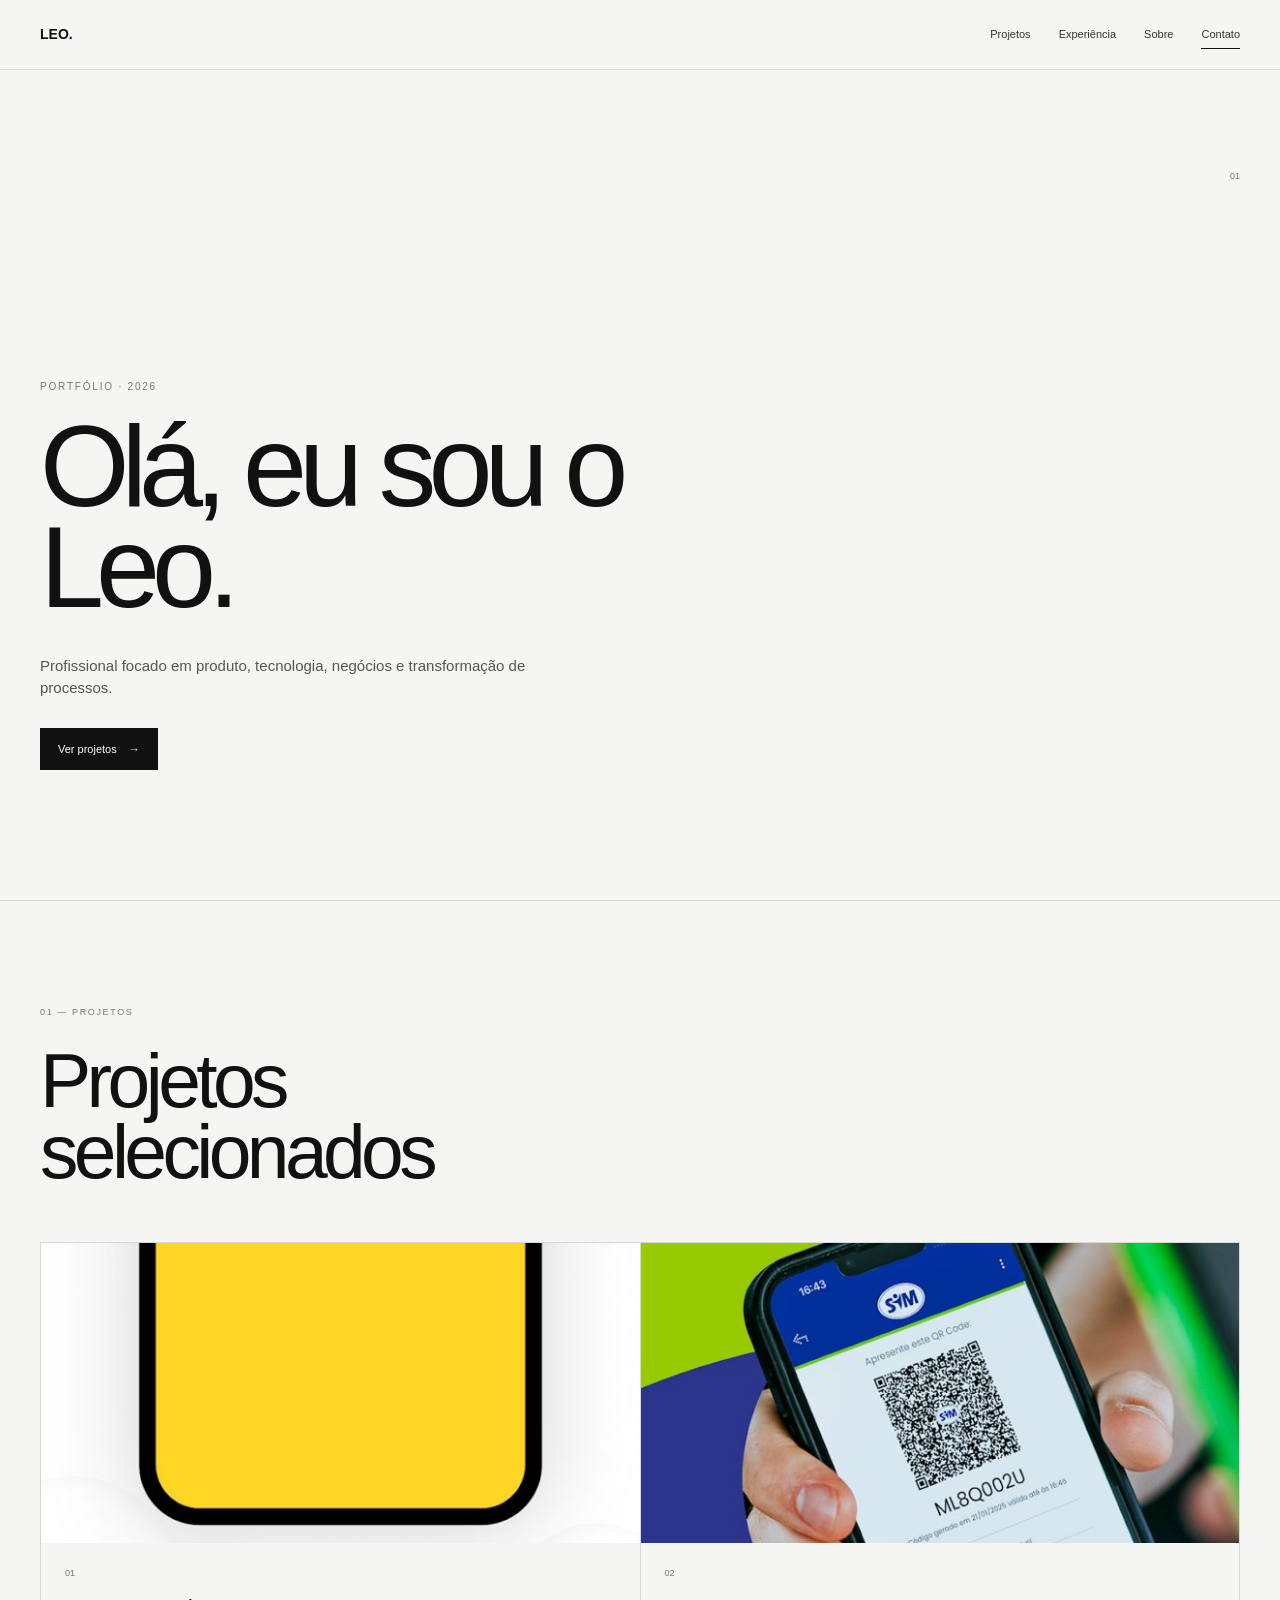
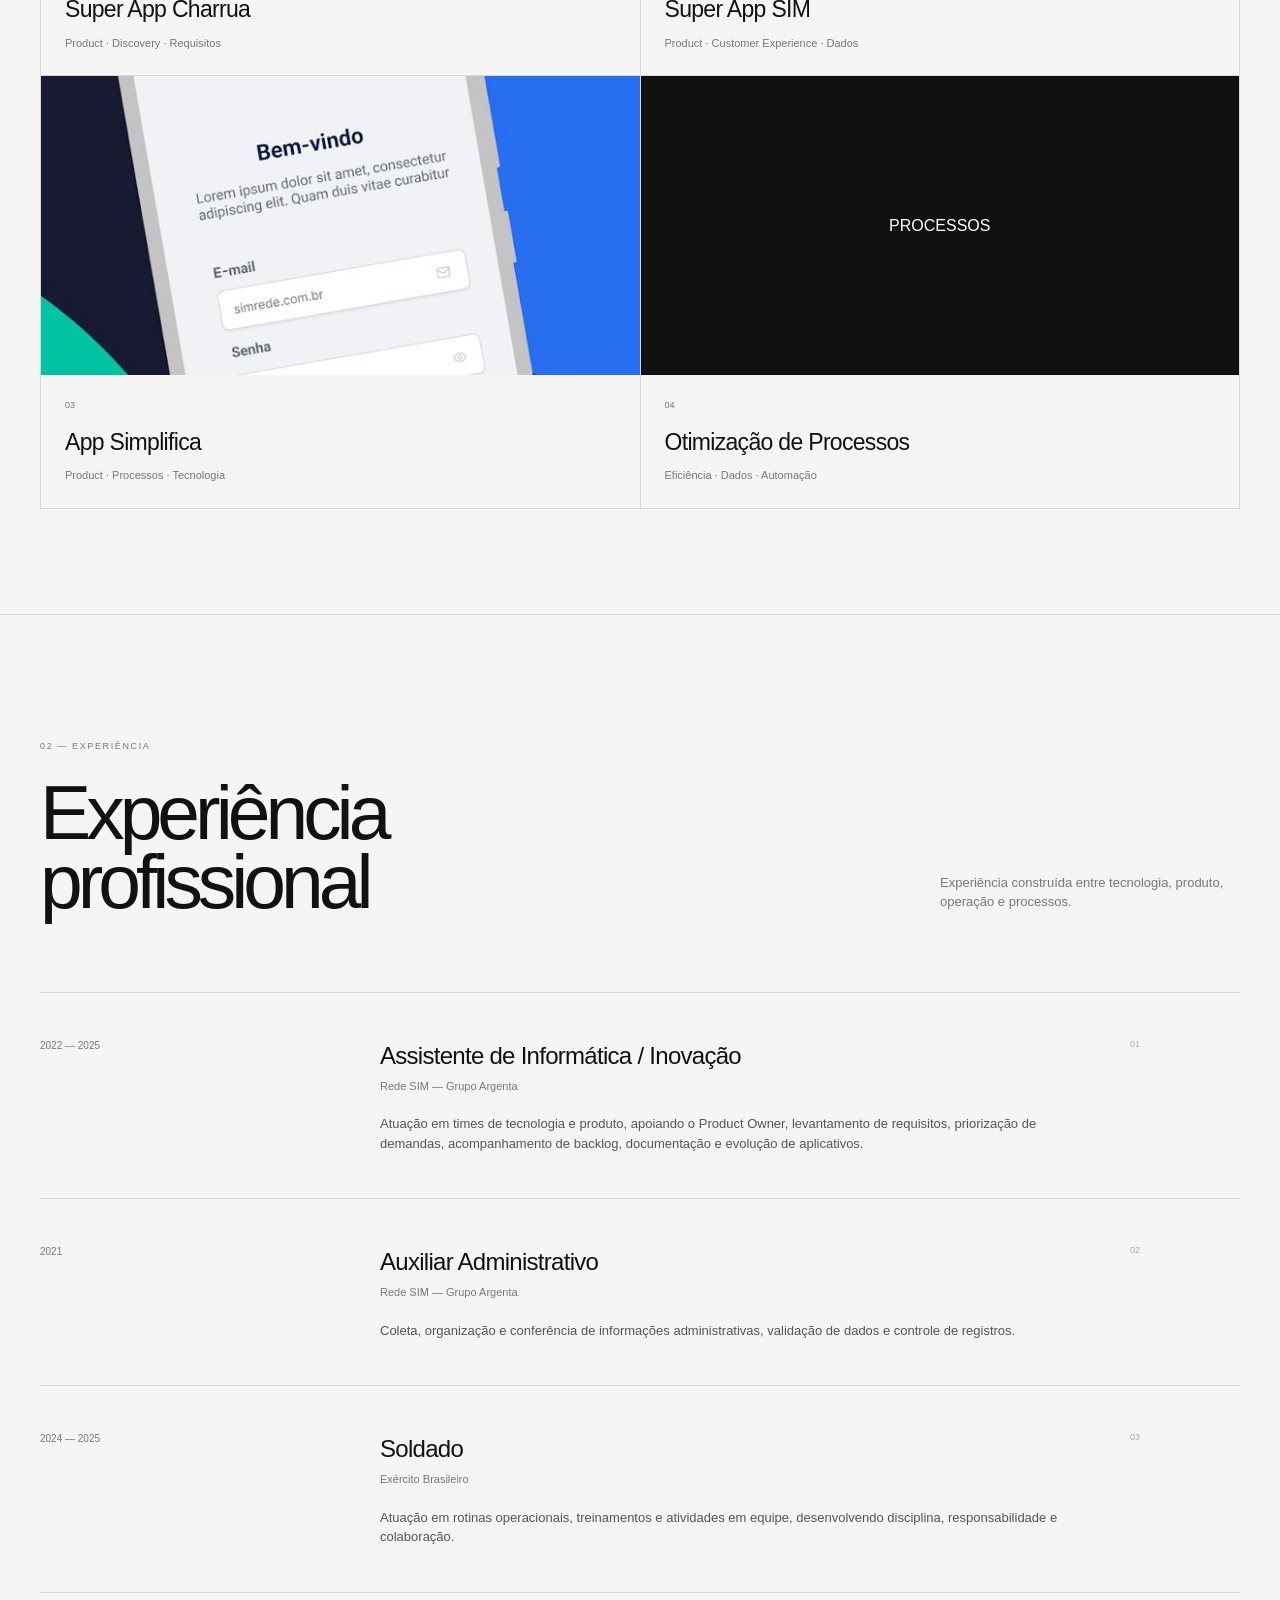
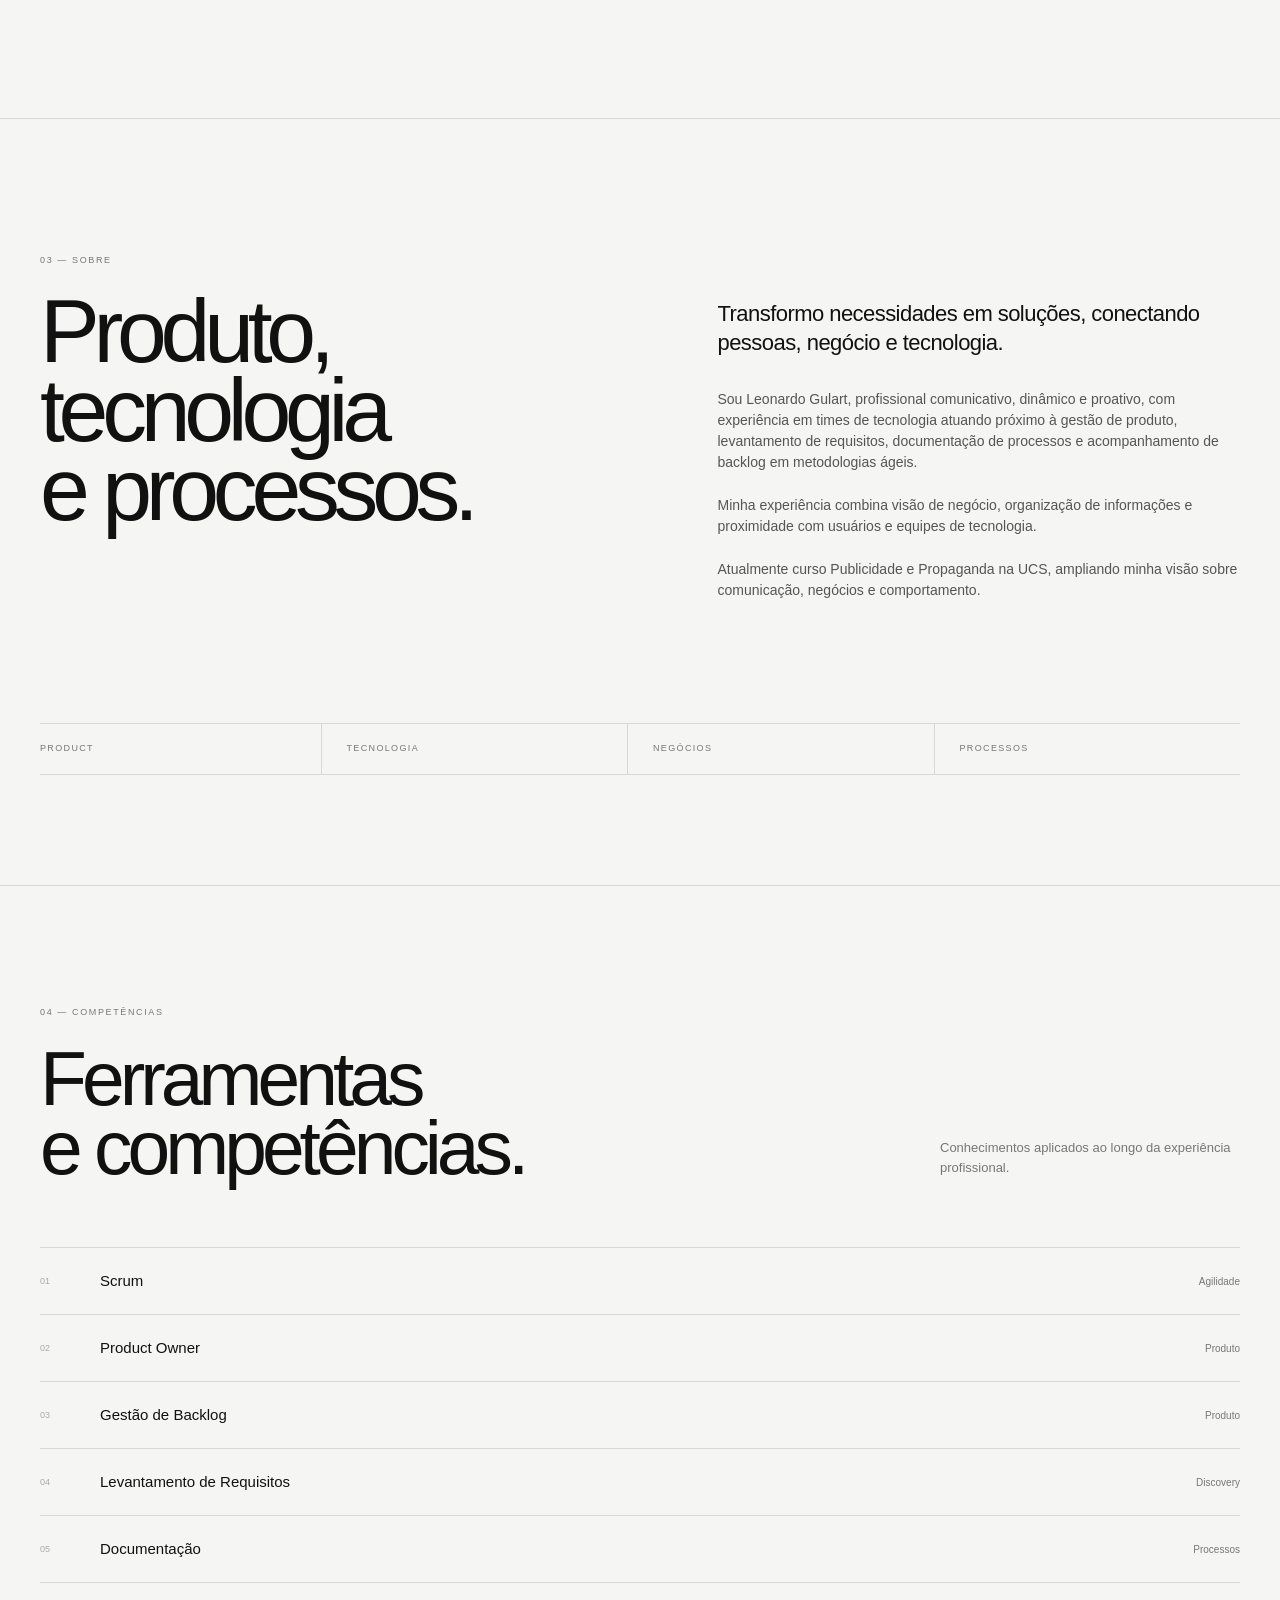
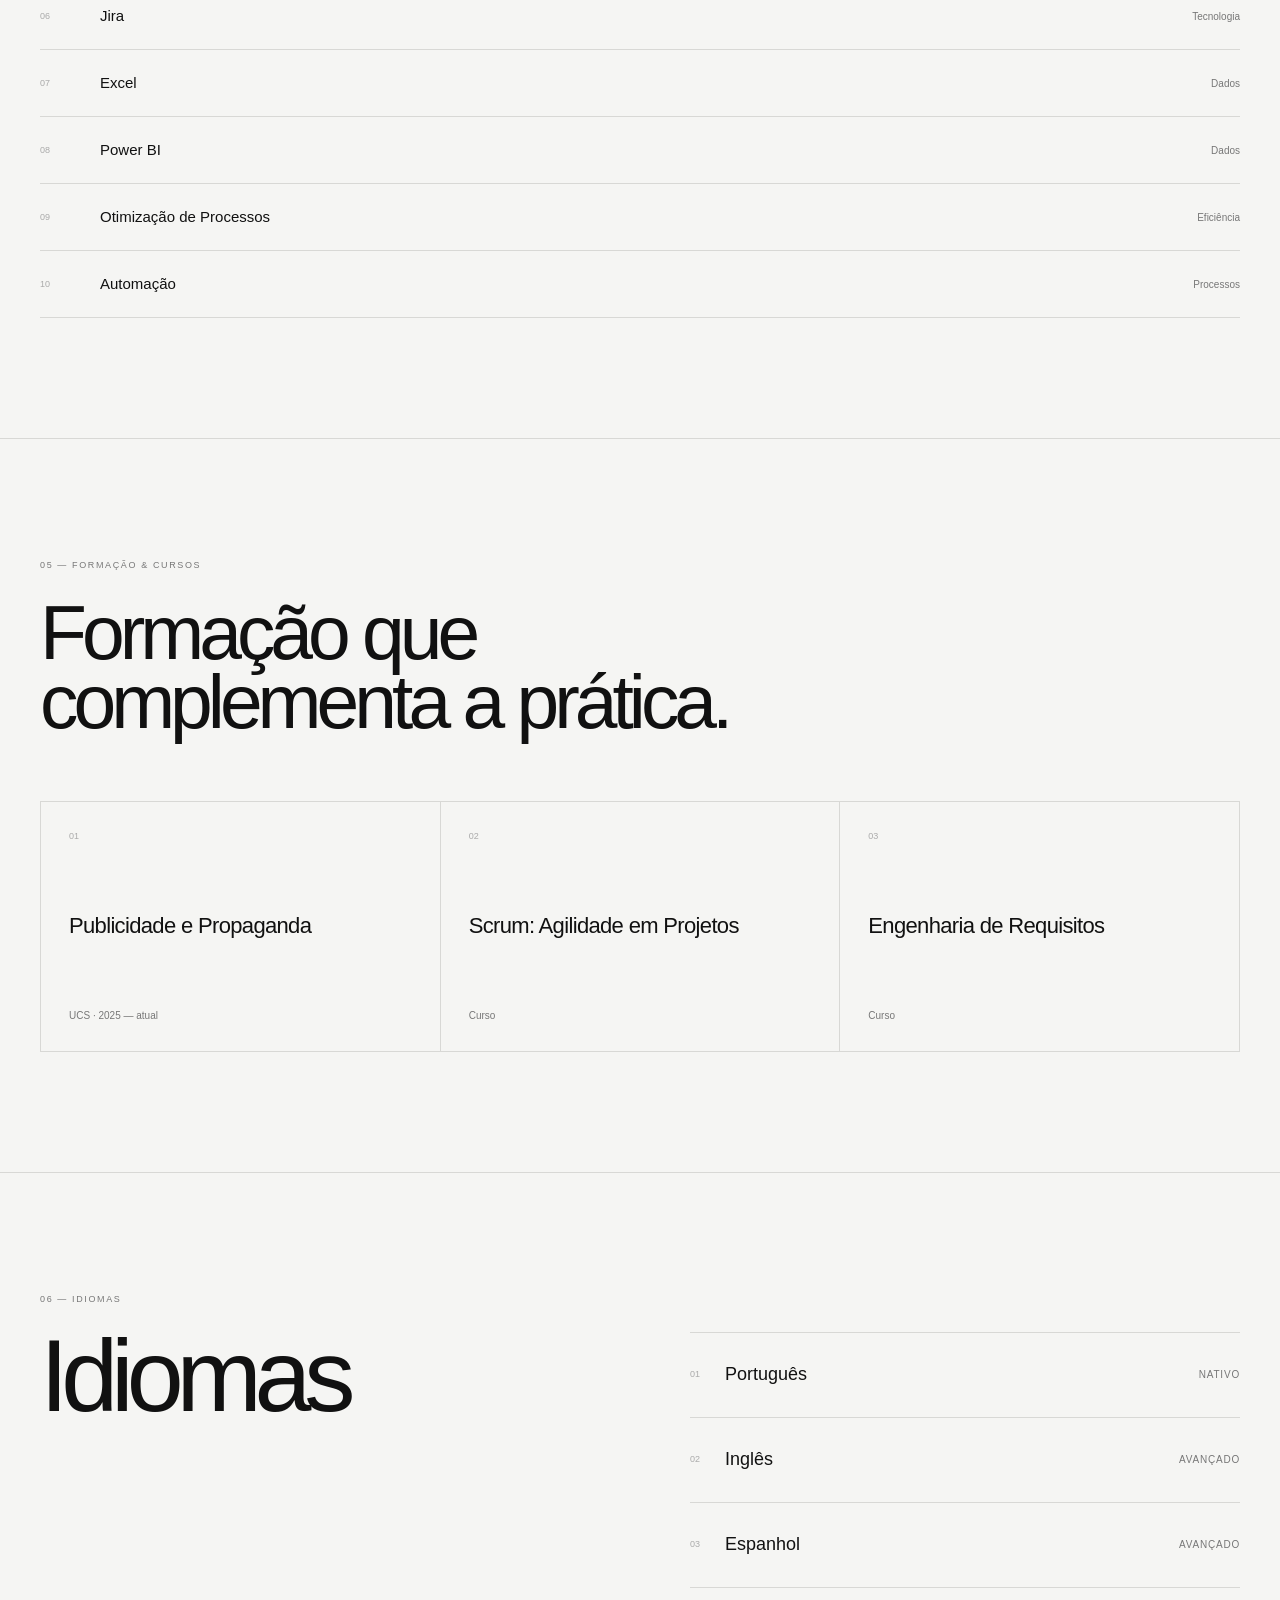
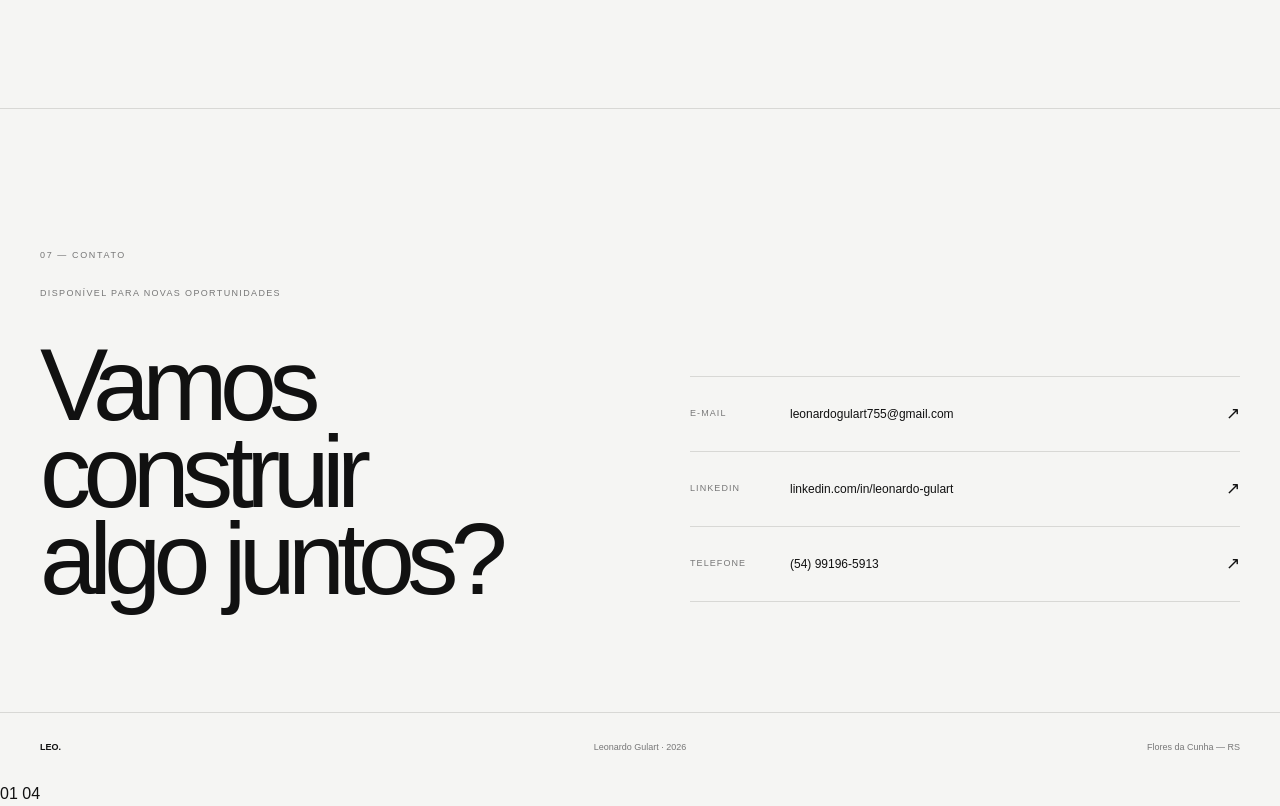
==== index.html @ 558f4f81 "Versão inicial do portfólio" ====
<!DOCTYPE html>
<html lang="pt-BR">

<head>
    <meta charset="UTF-8">
    <meta name="viewport" content="width=device-width, initial-scale=1.0">

    <title>Leonardo Gulart — Portfólio</title>

    <link rel="stylesheet" href="style.css">
</head>


<body>

    <!-- ==================================================
         NAVBAR
    ================================================== -->

    <header class="navbar">

        <a href="#topo" class="logo">
            LEO.
        </a>

        <nav>

            <a href="#projetos">
                Projetos
            </a>

            <a href="#experiencia">
                Experiência
            </a>

            <a href="#sobre">
                Sobre
            </a>

            <a href="#contato">
                Contato
            </a>

        </nav>

    </header>



    <main id="topo">


        <!-- ==================================================
             HERO
        ================================================== -->

        <section class="hero">

            <div class="hero-content">

                <div class="eyebrow">
                    PORTFÓLIO · 2026
                </div>


                <h1>
                    Olá, eu sou o<br>
                    Leo.
                </h1>


                <p class="hero-description">
                    Profissional focado em produto, tecnologia,
                    negócios e transformação de processos.
                </p>


                <a
                    href="#projetos"
                    class="button"
                >
                    Ver projetos
                    <span>→</span>
                </a>

            </div>


            <div class="hero-number">
                01
            </div>

        </section>



        <!-- ==================================================
             PROJETOS
        ================================================== -->

        <section
            id="projetos"
            class="projects"
        >

            <div class="section-label">
                01 — PROJETOS
            </div>


            <h2>
                Projetos<br>
                selecionados
            </h2>


            <div class="projects-grid">


                <!-- CHARRUA -->

                <a
                    href="projeto.html?projeto=charrua"
                    class="project-card"
                >

                    <div class="project-image">

                        <img
                            src="images/appcharrua.jpg"
                            alt="Super App Charrua"
                        >

                        <span class="project-arrow">
                            ↗
                        </span>

                    </div>


                    <div class="project-info">

                        <span>
                            01
                        </span>

                        <h3>
                            Super App Charrua
                        </h3>

                        <p>
                            Product · Discovery · Requisitos
                        </p>

                    </div>

                </a>



                <!-- SIM -->

                <a
                    href="projeto.html?projeto=sim"
                    class="project-card"
                >

                    <div class="project-image">

                        <img
                            src="images/appredesim.jpg"
                            alt="Super App SIM"
                        >

                        <span class="project-arrow">
                            ↗
                        </span>

                    </div>


                    <div class="project-info">

                        <span>
                            02
                        </span>

                        <h3>
                            Super App SIM
                        </h3>

                        <p>
                            Product · Customer Experience · Dados
                        </p>

                    </div>

                </a>



                <!-- SIMPLIFICA -->

                <a
                    href="projeto.html?projeto=simplifica"
                    class="project-card"
                >

                    <div class="project-image">

                        <img
                            src="images/appsimplifica.jpg"
                            alt="App Simplifica"
                        >

                        <span class="project-arrow">
                            ↗
                        </span>

                    </div>


                    <div class="project-info">

                        <span>
                            03
                        </span>

                        <h3>
                            App Simplifica
                        </h3>

                        <p>
                            Product · Processos · Tecnologia
                        </p>

                    </div>

                </a>



                <!-- PROCESSOS -->

                <a
                    href="projeto.html?projeto=processos"
                    class="project-card"
                >

                    <div class="project-image process-image">

                        <span>
                            PROCESSOS
                        </span>

                        <span class="project-arrow">
                            ↗
                        </span>

                    </div>


                    <div class="project-info">

                        <span>
                            04
                        </span>

                        <h3>
                            Otimização de Processos
                        </h3>

                        <p>
                            Eficiência · Dados · Automação
                        </p>

                    </div>

                </a>


            </div>

        </section>



        <!-- ==================================================
             EXPERIÊNCIA
        ================================================== -->

        <section
            id="experiencia"
            class="experience"
        >

            <div class="section-label">
                02 — EXPERIÊNCIA
            </div>


            <div class="experience-heading">

                <h2>
                    Experiência<br>
                    profissional
                </h2>

                <p>
                    Experiência construída entre tecnologia,
                    produto, operação e processos.
                </p>

            </div>



            <div class="experience-list">


                <!-- EXPERIÊNCIA 01 -->

                <article class="experience-item">

                    <div class="experience-year">
                        2022 — 2025
                    </div>


                    <div class="experience-content">

                        <div class="experience-number">
                            01
                        </div>

                        <h3>
                            Assistente de Informática / Inovação
                        </h3>

                        <div class="experience-company">
                            Rede SIM — Grupo Argenta
                        </div>

                        <p>
                            Atuação em times de tecnologia e produto,
                            apoiando o Product Owner, levantamento de
                            requisitos, priorização de demandas,
                            acompanhamento de backlog, documentação
                            e evolução de aplicativos.
                        </p>

                    </div>

                </article>



                <!-- EXPERIÊNCIA 02 -->

                <article class="experience-item">

                    <div class="experience-year">
                        2021
                    </div>


                    <div class="experience-content">

                        <div class="experience-number">
                            02
                        </div>

                        <h3>
                            Auxiliar Administrativo
                        </h3>

                        <div class="experience-company">
                            Rede SIM — Grupo Argenta
                        </div>

                        <p>
                            Coleta, organização e conferência de
                            informações administrativas, validação
                            de dados e controle de registros.
                        </p>

                    </div>

                </article>



                <!-- EXPERIÊNCIA 03 -->

                <article class="experience-item">

                    <div class="experience-year">
                        2024 — 2025
                    </div>


                    <div class="experience-content">

                        <div class="experience-number">
                            03
                        </div>

                        <h3>
                            Soldado
                        </h3>

                        <div class="experience-company">
                            Exército Brasileiro
                        </div>

                        <p>
                            Atuação em rotinas operacionais,
                            treinamentos e atividades em equipe,
                            desenvolvendo disciplina,
                            responsabilidade e colaboração.
                        </p>

                    </div>

                </article>


            </div>

        </section>



        <!-- ==================================================
             SOBRE
        ================================================== -->

        <section
            id="sobre"
            class="about"
        >

            <div class="section-label">
                03 — SOBRE
            </div>


            <div class="about-intro">

                <h2>
                    Produto,<br>
                    tecnologia<br>
                    e processos.
                </h2>


                <div class="about-description">

                    <p class="about-lead">
                        Transformo necessidades em soluções,
                        conectando pessoas, negócio e tecnologia.
                    </p>


                    <p>
                        Sou Leonardo Gulart, profissional comunicativo,
                        dinâmico e proativo, com experiência em times
                        de tecnologia atuando próximo à gestão de
                        produto, levantamento de requisitos,
                        documentação de processos e acompanhamento
                        de backlog em metodologias ágeis.
                    </p>


                    <p>
                        Minha experiência combina visão de negócio,
                        organização de informações e proximidade
                        com usuários e equipes de tecnologia.
                    </p>


                    <p>
                        Atualmente curso Publicidade e Propaganda
                        na UCS, ampliando minha visão sobre
                        comunicação, negócios e comportamento.
                    </p>

                </div>

            </div>


            <div class="about-keywords">

                <span>
                    PRODUCT
                </span>

                <span>
                    TECNOLOGIA
                </span>

                <span>
                    NEGÓCIOS
                </span>

                <span>
                    PROCESSOS
                </span>

            </div>

        </section>



        <!-- ==================================================
             COMPETÊNCIAS
        ================================================== -->

        <section
            class="skills"
        >

            <div class="section-label">
                04 — COMPETÊNCIAS
            </div>


            <div class="skills-heading">

                <h2>
                    Ferramentas<br>
                    e competências.
                </h2>

                <p>
                    Conhecimentos aplicados ao longo da
                    experiência profissional.
                </p>

            </div>


            <div class="skills-list">


                <div class="skill-row">

                    <span>
                        01
                    </span>

                    <strong>
                        Scrum
                    </strong>

                    <small>
                        Agilidade
                    </small>

                </div>


                <div class="skill-row">

                    <span>
                        02
                    </span>

                    <strong>
                        Product Owner
                    </strong>

                    <small>
                        Produto
                    </small>

                </div>


                <div class="skill-row">

                    <span>
                        03
                    </span>

                    <strong>
                        Gestão de Backlog
                    </strong>

                    <small>
                        Produto
                    </small>

                </div>


                <div class="skill-row">

                    <span>
                        04
                    </span>

                    <strong>
                        Levantamento de Requisitos
                    </strong>

                    <small>
                        Discovery
                    </small>

                </div>


                <div class="skill-row">

                    <span>
                        05
                    </span>

                    <strong>
                        Documentação
                    </strong>

                    <small>
                        Processos
                    </small>

                </div>


                <div class="skill-row">

                    <span>
                        06
                    </span>

                    <strong>
                        Jira
                    </strong>

                    <small>
                        Tecnologia
                    </small>

                </div>


                <div class="skill-row">

                    <span>
                        07
                    </span>

                    <strong>
                        Excel
                    </strong>

                    <small>
                        Dados
                    </small>

                </div>


                <div class="skill-row">

                    <span>
                        08
                    </span>

                    <strong>
                        Power BI
                    </strong>

                    <small>
                        Dados
                    </small>

                </div>


                <div class="skill-row">

                    <span>
                        09
                    </span>

                    <strong>
                        Otimização de Processos
                    </strong>

                    <small>
                        Eficiência
                    </small>

                </div>


                <div class="skill-row">

                    <span>
                        10
                    </span>

                    <strong>
                        Automação
                    </strong>

                    <small>
                        Processos
                    </small>

                </div>


            </div>

        </section>



        <!-- ==================================================
             FORMAÇÃO
        ================================================== -->

        <section
            class="education"
        >

            <div class="section-label">
                05 — FORMAÇÃO & CURSOS
            </div>


            <div class="education-header">

                <h2>
                    Formação que<br>
                    complementa a prática.
                </h2>

            </div>


            <div class="education-grid">


                <article class="education-card">

                    <span class="education-number">
                        01
                    </span>

                    <h3>
                        Publicidade e Propaganda
                    </h3>

                    <p>
                        UCS · 2025 — atual
                    </p>

                </article>


                <article class="education-card">

                    <span class="education-number">
                        02
                    </span>

                    <h3>
                        Scrum: Agilidade em Projetos
                    </h3>

                    <p>
                        Curso
                    </p>

                </article>


                <article class="education-card">

                    <span class="education-number">
                        03
                    </span>

                    <h3>
                        Engenharia de Requisitos
                    </h3>

                    <p>
                        Curso
                    </p>

                </article>


            </div>

        </section>



        <!-- ==================================================
             IDIOMAS
        ================================================== -->

        <section
            class="languages"
        >

            <div class="section-label">
                06 — IDIOMAS
            </div>


            <div class="languages-layout">

                <h2>
                    Idiomas
                </h2>


                <div class="language-list">


                    <div class="language-item">

                        <div>

                            <span class="language-number">
                                01
                            </span>

                            <strong>
                                Português
                            </strong>

                        </div>

                        <span class="language-level">
                            Nativo
                        </span>

                    </div>



                    <div class="language-item">

                        <div>

                            <span class="language-number">
                                02
                            </span>

                            <strong>
                                Inglês
                            </strong>

                        </div>

                        <span class="language-level">
                            Avançado
                        </span>

                    </div>



                    <div class="language-item">

                        <div>

                            <span class="language-number">
                                03
                            </span>

                            <strong>
                                Espanhol
                            </strong>

                        </div>

                        <span class="language-level">
                            Avançado
                        </span>

                    </div>


                </div>

            </div>

        </section>



        <!-- ==================================================
             CONTATO
        ================================================== -->

        <section
            id="contato"
            class="contact"
        >

            <div class="section-label">
                07 — CONTATO
            </div>


            <div class="contact-main">

                <div>

                    <p class="contact-small">
                        DISPONÍVEL PARA NOVAS OPORTUNIDADES
                    </p>

                    <h2>
                        Vamos construir<br>
                        algo juntos?
                    </h2>

                </div>


                <div class="contact-links">


                    <a
                        href="mailto:leonardogulart755@gmail.com"
                    >

                        <span>
                            E-mail
                        </span>

                        leonardogulart755@gmail.com

                        <strong>
                            ↗
                        </strong>

                    </a>


                    <a
                        href="https://www.linkedin.com/in/leonardo-gulart/"
                        target="_blank"
                        rel="noopener"
                    >

                        <span>
                            LinkedIn
                        </span>

                        linkedin.com/in/leonardo-gulart

                        <strong>
                            ↗
                        </strong>

                    </a>


                    <a
                        href="tel:+5554991965913"
                    >

                        <span>
                            Telefone
                        </span>

                        (54) 99196-5913

                        <strong>
                            ↗
                        </strong>

                    </a>


                </div>

            </div>

        </section>


    </main>



    <!-- ==================================================
         FOOTER
    ================================================== -->

    <footer class="footer">

        <strong>
            LEO.
        </strong>

        <span>
            Leonardo Gulart · 2026
        </span>

        <span>
            Flores da Cunha — RS
        </span>

    </footer>



    <script src="script.js"></script>

</body>

</html>
---- style.css ----
* {
    margin: 0;
    padding: 0;
    box-sizing: border-box;
}

html {
    scroll-behavior: smooth;
}

body {
    font-family: Arial, Helvetica, sans-serif;
    background: #f5f5f3;
    color: #111;
    line-height: 1.5;
}

a {
    color: inherit;
}

img {
    max-width: 100%;
    display: block;
}


/* ==================================================
   NAVBAR
================================================== */

.navbar {
    height: 70px;

    display: flex;
    align-items: center;
    justify-content: space-between;

    padding: 0 40px;

    border-bottom: 1px solid #dededb;

    position: sticky;
    top: 0;

    background: rgba(245, 245, 243, 0.94);

    backdrop-filter: blur(12px);

    z-index: 100;
}

.logo {
    font-size: 14px;
    font-weight: 700;

    text-decoration: none;
}

.navbar nav {
    display: flex;
    gap: 28px;
}

.navbar nav a {
    font-size: 11px;

    text-decoration: none;

    color: #333;

    position: relative;

    transition: opacity .25s ease;
}

.navbar nav a::after {
    content: "";

    position: absolute;

    left: 0;
    bottom: -6px;

    width: 0;
    height: 1px;

    background: #111;

    transition: width .25s ease;
}

.navbar nav a:hover::after,
.navbar nav a.nav-active::after {
    width: 100%;
}

.navbar nav a:hover {
    opacity: .55;
}


/* ==================================================
   HERO
================================================== */

.hero {
    min-height: calc(100vh - 70px);

    padding: 40px;

    display: flex;
    align-items: flex-end;

    position: relative;
}

.hero-content {
    max-width: 760px;

    padding-bottom: 90px;

    animation:
        heroEnter .9s cubic-bezier(.2,.7,.2,1) both;
}

@keyframes heroEnter {

    from {
        opacity: 0;
        transform: translateY(35px);
    }

    to {
        opacity: 1;
        transform: translateY(0);
    }
}

.eyebrow {
    font-size: 10px;

    text-transform: uppercase;

    letter-spacing: .18em;

    color: #777;

    margin-bottom: 22px;
}

.hero h1 {
    font-size: clamp(70px, 9vw, 145px);

    line-height: .88;

    letter-spacing: -.07em;

    font-weight: 400;

    margin-bottom: 36px;
}

.hero-description {
    max-width: 500px;

    font-size: 15px;

    color: #555;

    margin-bottom: 28px;
}

.hero-number {
    position: absolute;

    right: 40px;
    top: 100px;

    font-size: 9px;

    color: #777;
}

.button {
    display: inline-flex;

    align-items: center;

    gap: 12px;

    padding: 13px 18px;

    background: #111;

    color: white;

    text-decoration: none;

    font-size: 11px;

    transition:
        transform .25s ease,
        padding .25s ease;
}

.button:hover {
    transform: translateX(4px);

    padding-right: 23px;
}


/* ==================================================
   LABELS
================================================== */

.section-label {
    font-size: 9px;

    text-transform: uppercase;

    letter-spacing: .18em;

    color: #777;

    margin-bottom: 25px;
}


/* ==================================================
   PROJETOS
================================================== */

.projects {
    padding: 105px 40px;

    border-top: 1px solid #d8d8d5;
}

.projects h2 {
    font-size: clamp(48px, 6vw, 82px);

    line-height: .93;

    font-weight: 400;

    letter-spacing: -.06em;

    margin-bottom: 55px;
}

.projects-grid {
    display: grid;

    grid-template-columns: repeat(2, 1fr);

    border-top: 1px solid #d8d8d5;

    border-left: 1px solid #d8d8d5;
}

.project-card {
    display: block;

    text-decoration: none;

    color: inherit;

    cursor: pointer;

    border-right: 1px solid #d8d8d5;

    border-bottom: 1px solid #d8d8d5;

    overflow: hidden;

    opacity: 1;

    transform: translateY(0);

    transition:
        background .3s ease;
}

.project-card:hover {
    background: #ecece9;
}

.project-image {
    position: relative;

    overflow: hidden;

    background: #e8e8e5;

    aspect-ratio: 16 / 8;
}

.project-image img {
    width: 100%;
    height: 100%;

    object-fit: cover;

    transition:
        transform .7s cubic-bezier(.2,.7,.2,1);
}

.project-card:hover .project-image img {
    transform:
        scale(1.055)
        rotate(.4deg);
}

.project-arrow {
    position: absolute;

    right: 20px;
    bottom: 20px;

    width: 44px;
    height: 44px;

    display: flex;

    align-items: center;
    justify-content: center;

    background: #111;

    color: white;

    border-radius: 50%;

    font-size: 18px;

    opacity: 0;

    transform:
        translateY(10px)
        rotate(-20deg);

    transition:
        opacity .3s ease,
        transform .35s ease;
}

.project-card:hover .project-arrow {
    opacity: 1;

    transform:
        translateY(0)
        rotate(0);
}

.project-info {
    padding: 24px;
}

.project-info span {
    display: block;

    font-size: 9px;

    color: #777;

    margin-bottom: 12px;
}

.project-info h3 {
    font-size: 23px;

    font-weight: 400;

    letter-spacing: -.03em;

    margin-bottom: 8px;

    transition: transform .3s ease;
}

.project-card:hover .project-info h3 {
    transform: translateX(5px);
}

.project-info p {
    font-size: 11px;

    color: #777;
}

.process-image {
    background: #111;

    color: white;

    display: flex;

    align-items: center;
    justify-content: center;
}


/* ==================================================
   EXPERIÊNCIA
================================================== */

.experience {
    padding: 125px 40px;

    border-top: 1px solid #d8d8d5;
}

.experience-heading {
    display: grid;

    grid-template-columns: 1fr 300px;

    gap: 60px;

    align-items: end;

    margin-bottom: 75px;
}

.experience h2 {
    font-size: clamp(50px, 6vw, 90px);

    line-height: .9;

    font-weight: 400;

    letter-spacing: -.065em;
}

.experience-heading > p {
    font-size: 13px;

    color: #777;

    padding-bottom: 5px;
}

.experience-list {
    border-top: 1px solid #d8d8d5;
}

.experience-item {
    display: grid;

    grid-template-columns: 25% 1fr;

    gap: 40px;

    padding: 45px 0;

    border-bottom: 1px solid #d8d8d5;
}

.experience-year {
    font-size: 10px;

    color: #777;
}

.experience-content {
    max-width: 760px;

    position: relative;
}

.experience-number {
    position: absolute;

    right: 0;
    top: 0;

    font-size: 9px;

    color: #aaa;
}

.experience-content h3 {
    font-size: 24px;

    font-weight: 400;

    letter-spacing: -.03em;

    margin-bottom: 4px;

    padding-right: 50px;
}

.experience-company {
    font-size: 11px;

    color: #777;

    margin-bottom: 20px;
}

.experience-content p {
    max-width: 680px;

    font-size: 13px;

    color: #555;
}


/* ==================================================
   SOBRE
================================================== */

.about {
    padding: 135px 40px 110px;

    border-top: 1px solid #d8d8d5;
}

.about-intro {
    display: grid;

    grid-template-columns: 1.05fr .95fr;

    gap: 100px;

    align-items: start;
}

.about h2 {
    font-size: clamp(55px, 7vw, 105px);

    line-height: .88;

    font-weight: 400;

    letter-spacing: -.07em;
}

.about-description {
    max-width: 570px;

    padding-top: 8px;
}

.about-description p {
    font-size: 14px;

    color: #555;

    margin-bottom: 22px;
}

.about-description .about-lead {
    font-size: 22px;

    line-height: 1.3;

    color: #111;

    letter-spacing: -.025em;

    margin-bottom: 32px;
}

.about-keywords {
    display: flex;

    flex-wrap: wrap;

    gap: 0;

    margin-top: 100px;

    border-top: 1px solid #d8d8d5;

    border-bottom: 1px solid #d8d8d5;
}

.about-keywords span {
    flex: 1;

    min-width: 150px;

    padding: 18px 0;

    font-size: 9px;

    letter-spacing: .15em;

    color: #777;
}

.about-keywords span + span {
    border-left: 1px solid #d8d8d5;

    padding-left: 25px;
}


/* ==================================================
   COMPETÊNCIAS
================================================== */

.skills {
    padding: 120px 40px;

    border-top: 1px solid #d8d8d5;
}

.skills-heading {
    display: grid;

    grid-template-columns: 1fr 300px;

    gap: 60px;

    align-items: end;

    margin-bottom: 65px;
}

.skills h2 {
    font-size: clamp(50px, 6vw, 90px);

    line-height: .9;

    font-weight: 400;

    letter-spacing: -.065em;
}

.skills-heading p {
    font-size: 13px;

    color: #777;

    padding-bottom: 5px;
}

.skills-list {
    border-top: 1px solid #d8d8d5;
}

.skill-row {
    display: grid;

    grid-template-columns: 60px 1fr 160px;

    align-items: center;

    min-height: 67px;

    border-bottom: 1px solid #d8d8d5;

    transition:
        padding .3s ease,
        background .3s ease;
}

.skill-row:hover {
    background: #ecece9;

    padding-left: 15px;

    padding-right: 15px;
}

.skill-row > span {
    font-size: 9px;

    color: #aaa;
}

.skill-row strong {
    font-size: 15px;

    font-weight: 400;
}

.skill-row small {
    font-size: 10px;

    color: #777;

    text-align: right;
}


/* ==================================================
   FORMAÇÃO
================================================== */

.education {
    padding: 120px 40px;

    border-top: 1px solid #d8d8d5;
}

.education-header {
    margin-bottom: 65px;
}

.education-header h2 {
    font-size: clamp(50px, 6vw, 90px);

    line-height: .9;

    font-weight: 400;

    letter-spacing: -.065em;
}

.education-grid {
    display: grid;

    grid-template-columns: repeat(3, 1fr);

    border-top: 1px solid #d8d8d5;

    border-left: 1px solid #d8d8d5;
}

.education-card {
    min-height: 250px;

    padding: 28px;

    border-right: 1px solid #d8d8d5;

    border-bottom: 1px solid #d8d8d5;

    display: flex;

    flex-direction: column;

    justify-content: space-between;

    transition:
        background .3s ease;
}

.education-card:hover {
    background: #ecece9;
}

.education-number {
    font-size: 9px;

    color: #aaa;
}

.education-card h3 {
    font-size: 22px;

    line-height: 1.1;

    font-weight: 400;

    letter-spacing: -.03em;

    max-width: 300px;
}

.education-card p {
    font-size: 10px;

    color: #777;
}


/* ==================================================
   IDIOMAS
================================================== */

.languages {
    padding: 120px 40px;

    border-top: 1px solid #d8d8d5;
}

.languages-layout {
    display: grid;

    grid-template-columns: 1fr 1fr;

    gap: 100px;
}

.languages h2 {
    font-size: clamp(60px, 8vw, 120px);

    font-weight: 400;

    line-height: .85;

    letter-spacing: -.07em;
}

.language-list {
    border-top: 1px solid #d8d8d5;
}

.language-item {
    min-height: 85px;

    display: flex;

    justify-content: space-between;

    align-items: center;

    border-bottom: 1px solid #d8d8d5;
}

.language-item > div {
    display: flex;

    align-items: center;

    gap: 25px;
}

.language-number {
    font-size: 9px;

    color: #aaa;
}

.language-item strong {
    font-size: 18px;

    font-weight: 400;
}

.language-level {
    font-size: 10px;

    color: #777;

    text-transform: uppercase;

    letter-spacing: .08em;
}


/* ==================================================
   CONTATO
================================================== */

.contact {
    padding: 140px 40px 110px;

    border-top: 1px solid #d8d8d5;
}

.contact-main {
    display: grid;

    grid-template-columns: 1fr 1fr;

    gap: 100px;
}

.contact-small {
    font-size: 9px;

    letter-spacing: .15em;

    color: #777;

    margin-bottom: 40px;
}

.contact h2 {
    font-size: clamp(60px, 8vw, 125px);

    line-height: .85;

    font-weight: 400;

    letter-spacing: -.075em;
}

.contact-links {
    align-self: end;

    border-top: 1px solid #d8d8d5;
}

.contact-links a {
    min-height: 75px;

    display: grid;

    grid-template-columns: 100px 1fr 30px;

    align-items: center;

    border-bottom: 1px solid #d8d8d5;

    text-decoration: none;

    font-size: 12px;

    transition:
        padding .3s ease,
        background .3s ease;
}

.contact-links a:hover {
    padding-left: 15px;

    background: #ecece9;
}

.contact-links a span {
    font-size: 9px;

    text-transform: uppercase;

    letter-spacing: .12em;

    color: #777;
}

.contact-links a strong {
    text-align: right;

    font-weight: 400;

    font-size: 17px;
}


/* ==================================================
   FOOTER
================================================== */

.footer {
    padding: 28px 40px;

    border-top: 1px solid #d8d8d5;

    display: grid;

    grid-template-columns: 1fr 1fr 1fr;

    font-size: 9px;

    color: #777;
}

.footer strong {
    color: #111;
}

.footer span:nth-child(2) {
    text-align: center;
}

.footer span:last-child {
    text-align: right;
}


/* ==================================================
   RESPONSIVO
================================================== */

@media (max-width: 900px) {

    .about-intro,
    .languages-layout,
    .contact-main {
        grid-template-columns: 1fr;

        gap: 55px;
    }

    .experience-heading,
    .skills-heading {
        grid-template-columns: 1fr;

        gap: 25px;
    }

    .education-grid {
        grid-template-columns: 1fr;
    }

    .education-card {
        min-height: 190px;
    }

}


/* ==================================================
   MOBILE
================================================== */

@media (max-width: 700px) {

    .navbar {
        height: 62px;

        padding: 0 20px;
    }

    .navbar nav {
        gap: 13px;
    }

    .navbar nav a {
        font-size: 9px;
    }


    /* HERO */

    .hero {
        min-height: calc(100vh - 62px);

        padding: 25px 20px;
    }

    .hero-content {
        padding-bottom: 50px;
    }

    .hero h1 {
        font-size: 18vw;

        margin-bottom: 30px;
    }

    .hero-description {
        font-size: 14px;

        max-width: 330px;
    }

    .hero-number {
        right: 20px;

        top: 90px;
    }


    /* SEÇÕES */

    .projects,
    .experience,
    .about,
    .skills,
    .education,
    .languages,
    .contact {
        padding-left: 20px;

        padding-right: 20px;
    }


    /* PROJETOS */

    .projects {
        padding-top: 75px;

        padding-bottom: 75px;
    }

    .projects-grid {
        grid-template-columns: 1fr;
    }

    .project-image {
        aspect-ratio: auto;
    }

    .project-image img {
        width: 100%;

        height: auto;

        object-fit: contain;
    }

    .project-arrow {
        opacity: 1;

        transform:
            translateY(0)
            rotate(0);

        width: 38px;
        height: 38px;

        right: 14px;
        bottom: 14px;
    }


    /* EXPERIÊNCIA */

    .experience {
        padding-top: 90px;

        padding-bottom: 90px;
    }

    .experience-heading {
        margin-bottom: 50px;
    }

    .experience-item {
        grid-template-columns: 1fr;

        gap: 15px;

        padding: 35px 0;
    }

    .experience-content h3 {
        font-size: 21px;
    }

    .experience-number {
        position: static;

        margin-bottom: 18px;
    }


    /* SOBRE */

    .about {
        padding-top: 95px;

        padding-bottom: 80px;
    }

    .about h2 {
        font-size: 18vw;
    }

    .about-description .about-lead {
        font-size: 20px;
    }

    .about-keywords {
        margin-top: 65px;
    }

    .about-keywords span {
        flex: 1 1 50%;

        min-width: 50%;
    }

    .about-keywords span + span {
        border-left: none;

        padding-left: 0;
    }


    /* COMPETÊNCIAS */

    .skills {
        padding-top: 90px;

        padding-bottom: 90px;
    }

    .skill-row {
        grid-template-columns: 40px 1fr 90px;

        min-height: 63px;
    }

    .skill-row strong {
        font-size: 13px;
    }

    .skill-row small {
        font-size: 8px;
    }


    /* FORMAÇÃO */

    .education {
        padding-top: 90px;

        padding-bottom: 90px;
    }

    .education-card {
        min-height: 190px;

        padding: 22px;
    }

    .education-card h3 {
        font-size: 20px;
    }


    /* IDIOMAS */

    .languages {
        padding-top: 90px;

        padding-bottom: 90px;
    }

    .languages h2 {
        font-size: 18vw;
    }

    .language-item {
        min-height: 75px;
    }

    .language-item strong {
        font-size: 16px;
    }


    /* CONTATO */

    .contact {
        padding-top: 100px;

        padding-bottom: 90px;
    }

    .contact h2 {
        font-size: 17vw;
    }

    .contact-main {
        gap: 60px;
    }

    .contact-links a {
        grid-template-columns: 70px 1fr 20px;

        font-size: 10px;
    }


    /* FOOTER */

    .footer {
        padding: 25px 20px;

        grid-template-columns: 1fr;

        gap: 8px;
    }

    .footer span:nth-child(2),
    .footer span:last-child {
        text-align: left;
    }

}


/* ==================================================
   MOBILE PEQUENO
================================================== */

@media (max-width: 420px) {

    .navbar nav {
        gap: 9px;
    }

    .navbar nav a {
        font-size: 8px;
    }

    .hero h1 {
        font-size: 17vw;
    }

    .projects h2,
    .experience h2,
    .skills h2,
    .education-header h2 {
        font-size: 14vw;
    }

    .about h2,
    .languages h2,
    .contact h2 {
        font-size: 17vw;
    }

}
/* ==================================================
   PÁGINA DE PROJETO — CARROSSEL E CASE
================================================== */

.case-hero {
    padding: 115px 40px 90px;
    border-bottom: 1px solid #d8d8d5;
}

.case-label {
    font-size: 9px;
    text-transform: uppercase;
    letter-spacing: .18em;
    color: #777;
    margin-bottom: 55px;
}

.case-hero-grid {
    display: grid;
    grid-template-columns: 1.15fr .85fr;
    gap: 100px;
    align-items: end;
}

.case-hero h1 {
    font-size: clamp(65px, 9vw, 145px);
    line-height: .86;
    font-weight: 400;
    letter-spacing: -.075em;
    max-width: 1000px;
}

.case-intro {
    max-width: 520px;
    padding-bottom: 8px;
}

.case-category {
    font-size: 9px !important;
    text-transform: uppercase;
    letter-spacing: .14em;
    color: #777 !important;
    margin-bottom: 22px !important;
}

.case-intro p {
    font-size: 14px;
    line-height: 1.65;
    color: #555;
}

.case-gallery {
    padding: 80px 40px 0;
}

.carousel {
    position: relative;
    display: grid;
    grid-template-columns: 52px minmax(0, 1fr) 52px;
    align-items: center;
    gap: 20px;
}

.carousel-window {
    overflow: hidden;
    background: #e8e8e5;
    width: 100%;
}

.carousel-track {
    display: flex;
    width: 100%;
    transition: transform .55s cubic-bezier(.2,.7,.2,1);
    will-change: transform;
}

.carousel-slide {
    flex: 0 0 100%;
    width: 100%;
    background: #e8e8e5;
}

.carousel-slide img {
    width: 100%;
    max-height: 680px;
    height: min(68vh, 680px);
    object-fit: contain;
    background: #e8e8e5;
}

.carousel-button {
    width: 52px;
    height: 52px;
    border: 1px solid #d0d0cc;
    background: #f5f5f3;
    color: #111;
    border-radius: 50%;
    cursor: pointer;
    font-size: 18px;
    display: flex;
    align-items: center;
    justify-content: center;
    transition: background .25s ease, color .25s ease, transform .25s ease;
}

.carousel-button:hover {
    background: #111;
    color: #fff;
    transform: scale(1.05);
}

.carousel-footer {
    display: flex;
    align-items: center;
    justify-content: space-between;
    padding: 18px 0 0;
}

.carousel-dots {
    display: flex;
    align-items: center;
    gap: 7px;
}

.carousel-dot {
    width: 6px;
    height: 6px;
    padding: 0;
    border: 0;
    border-radius: 50%;
    background: #c7c7c3;
    cursor: pointer;
    transition: transform .25s ease, background .25s ease;
}

.carousel-dot.active {
    background: #111;
    transform: scale(1.45);
}

.carousel-counter {
    font-size: 9px;
    letter-spacing: .12em;
    color: #777;
}

.carousel-counter .current-slide {
    color: #111;
}

.carousel-caption {
    font-size: 10px;
    color: #777;
    margin-top: 13px;
}

.case-content {
    padding: 120px 40px 40px;
}

.case-section {
    display: grid;
    grid-template-columns: 25% 1fr;
    gap: 40px;
    padding: 55px 0;
    border-top: 1px solid #d8d8d5;
}

.case-section:last-child {
    border-bottom: 1px solid #d8d8d5;
}

.case-section-label {
    font-size: 9px;
    text-transform: uppercase;
    letter-spacing: .18em;
    color: #777;
}

.case-section-content {
    max-width: 780px;
}

.case-section-content h2 {
    font-size: clamp(30px, 4vw, 52px);
    line-height: .95;
    font-weight: 400;
    letter-spacing: -.055em;
    margin-bottom: 28px;
}

.case-section-content p {
    max-width: 720px;
    font-size: 14px;
    line-height: 1.75;
    color: #555;
}

.role-list {
    list-style: none;
    border-top: 1px solid #d8d8d5;
}

.role-list li {
    position: relative;
    padding: 18px 0 18px 28px;
    border-bottom: 1px solid #d8d8d5;
    font-size: 13px;
    color: #555;
}

.role-list li::before {
    content: "";
    position: absolute;
    left: 2px;
    top: 27px;
    width: 5px;
    height: 5px;
    border-radius: 50%;
    background: #111;
}

.process-grid {
    display: grid;
    grid-template-columns: repeat(4, 1fr);
    border-top: 1px solid #d8d8d5;
    border-left: 1px solid #d8d8d5;
}

.process-step {
    min-height: 170px;
    padding: 22px;
    border-right: 1px solid #d8d8d5;
    border-bottom: 1px solid #d8d8d5;
    display: flex;
    flex-direction: column;
    justify-content: space-between;
    transition: background .25s ease;
}

.process-step:hover {
    background: #ecece9;
}

.process-step span {
    font-size: 9px;
    color: #aaa;
}

.process-step strong {
    font-size: 15px;
    font-weight: 400;
    line-height: 1.2;
}

.case-end {
    padding: 150px 40px 125px;
    border-top: 1px solid #d8d8d5;
}

.case-end-number {
    font-size: 9px;
    color: #aaa;
    margin-bottom: 25px;
}

.case-end h2 {
    max-width: 850px;
    font-size: clamp(55px, 8vw, 120px);
    line-height: .86;
    font-weight: 400;
    letter-spacing: -.075em;
    margin-bottom: 55px;
}

.back-projects {
    display: inline-flex;
    align-items: center;
    gap: 12px;
    font-size: 11px;
    text-decoration: none;
    border-bottom: 1px solid #111;
    padding-bottom: 6px;
    transition: opacity .25s ease, gap .25s ease;
}

.back-projects:hover {
    gap: 18px;
    opacity: .55;
}

.project-navigation {
    display: grid;
    grid-template-columns: 1fr 1fr;
    border-top: 1px solid #d8d8d5;
}

.project-nav-item {
    min-height: 150px;
    padding: 30px 40px;
    display: flex;
    flex-direction: column;
    justify-content: space-between;
    text-decoration: none;
    color: inherit;
    border-right: 1px solid #d8d8d5;
    transition: background .25s ease;
}

.project-nav-item:last-child {
    border-right: none;
    text-align: right;
}

.project-nav-item:hover {
    background: #ecece9;
}

.project-nav-item span {
    font-size: 9px;
    text-transform: uppercase;
    letter-spacing: .14em;
    color: #777;
}

.project-nav-item strong {
    font-size: 21px;
    font-weight: 400;
    letter-spacing: -.03em;
}

@media (max-width: 900px) {
    .case-hero-grid {
        grid-template-columns: 1fr;
        gap: 45px;
    }

    .case-hero h1 {
        max-width: 800px;
    }

    .case-section {
        grid-template-columns: 1fr;
        gap: 25px;
    }

    .process-grid {
        grid-template-columns: repeat(2, 1fr);
    }
}

@media (max-width: 700px) {
    .case-hero {
        padding: 80px 20px 65px;
    }

    .case-label {
        margin-bottom: 40px;
    }

    .case-hero h1 {
        font-size: 18vw;
    }

    .case-intro p {
        font-size: 13px;
    }

    .case-gallery {
        padding: 50px 20px 0;
    }

    .carousel {
        display: block;
    }

    .carousel-window {
        width: 100%;
    }

    .carousel-slide img {
        height: auto;
        max-height: none;
        min-height: 300px;
        object-fit: contain;
    }

    .carousel-button {
        position: absolute;
        z-index: 2;
        top: 50%;
        width: 38px;
        height: 38px;
        font-size: 15px;
        transform: translateY(-50%);
    }

    .carousel-button:hover {
        transform: translateY(-50%);
    }

    .carousel-prev {
        left: 12px;
    }

    .carousel-next {
        right: 12px;
    }

    .carousel-footer {
        padding-top: 15px;
    }

    .case-content {
        padding: 85px 20px 25px;
    }

    .case-section {
        padding: 38px 0;
        gap: 20px;
    }

    .case-section-content h2 {
        font-size: 31px;
        margin-bottom: 22px;
    }

    .case-section-content p,
    .role-list li {
        font-size: 12px;
    }

    .process-grid {
        grid-template-columns: 1fr 1fr;
    }

    .process-step {
        min-height: 135px;
        padding: 18px;
    }

    .process-step strong {
        font-size: 13px;
    }

    .case-end {
        padding: 100px 20px 90px;
    }

    .case-end h2 {
        font-size: 17vw;
        margin-bottom: 45px;
    }

    .project-navigation {
        grid-template-columns: 1fr;
    }

    .project-nav-item,
    .project-nav-item:last-child {
        min-height: 125px;
        padding: 25px 20px;
        text-align: left;
    }

    .project-nav-item:first-child {
        border-right: none;
    }
}

@media (max-width: 420px) {
    .case-hero h1,
    .case-end h2 {
        font-size: 17vw;
    }

    .process-grid {
        grid-template-columns: 1fr;
    }
}
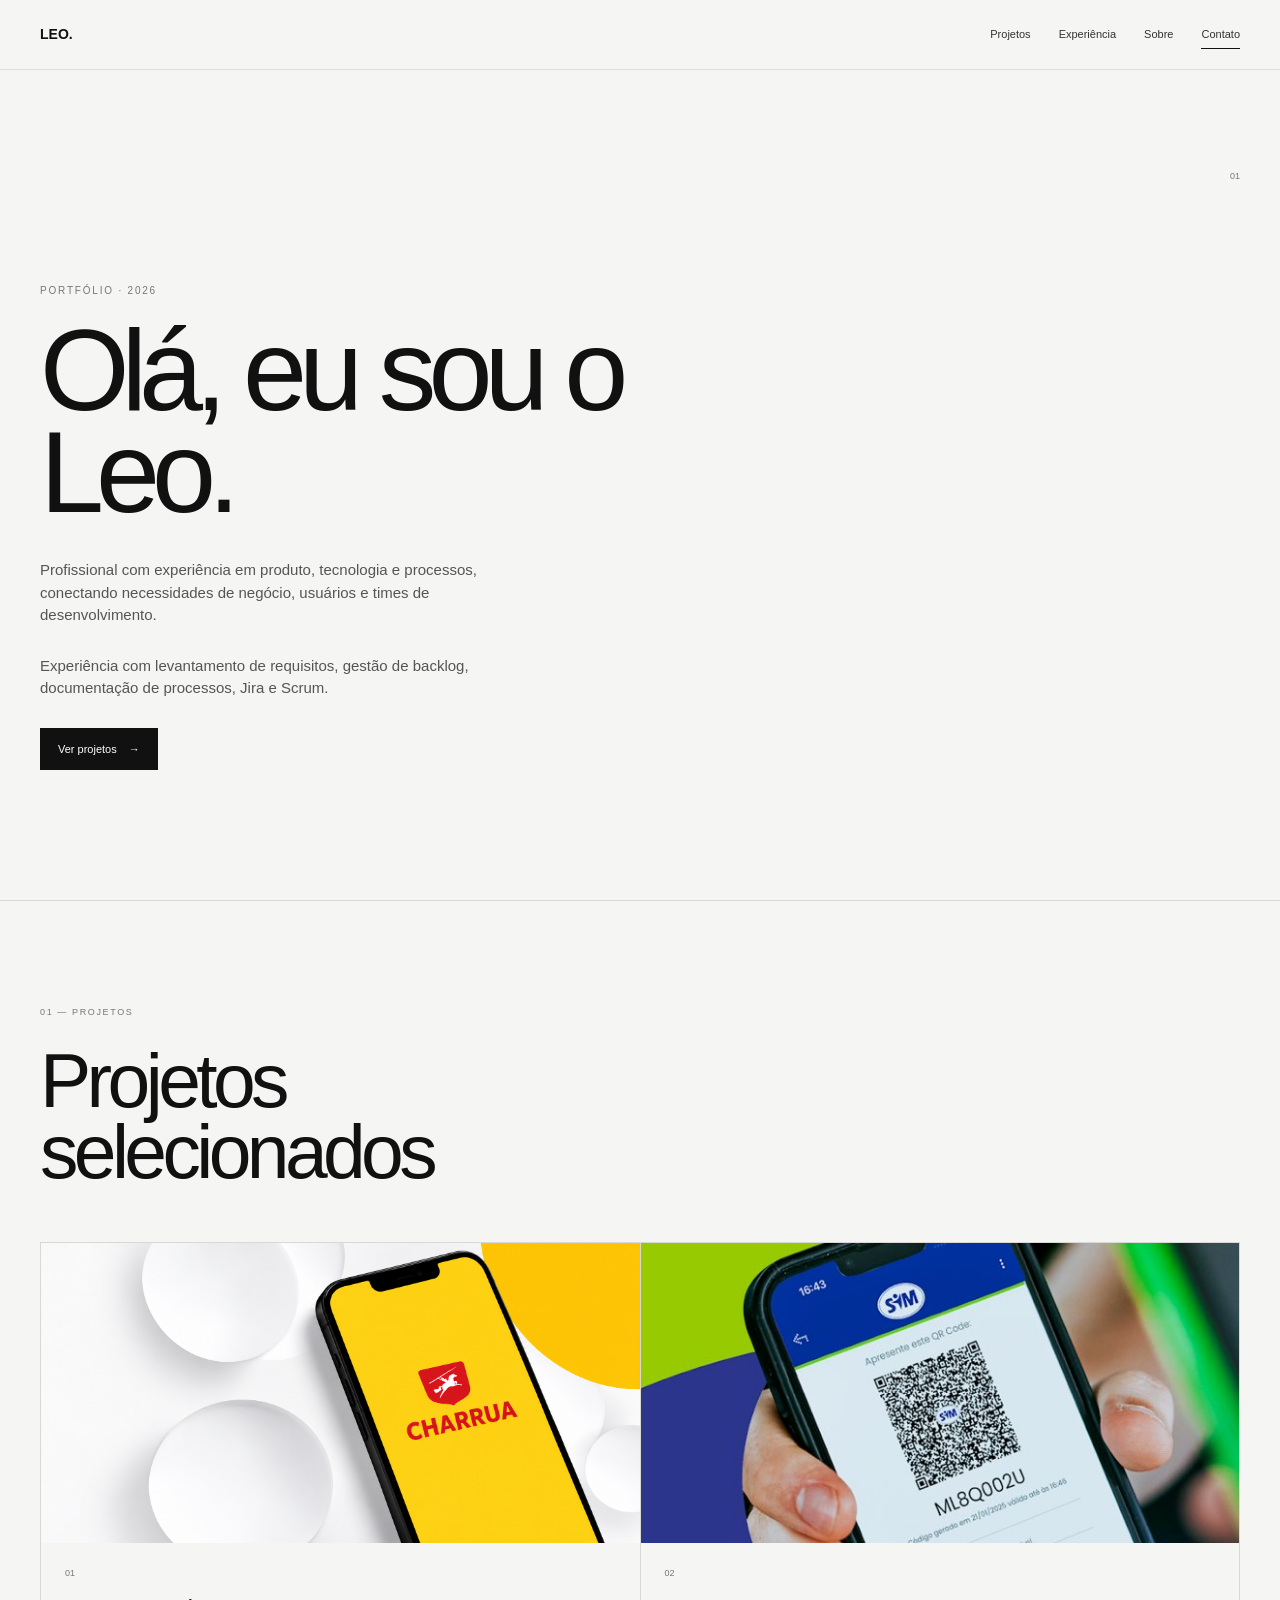
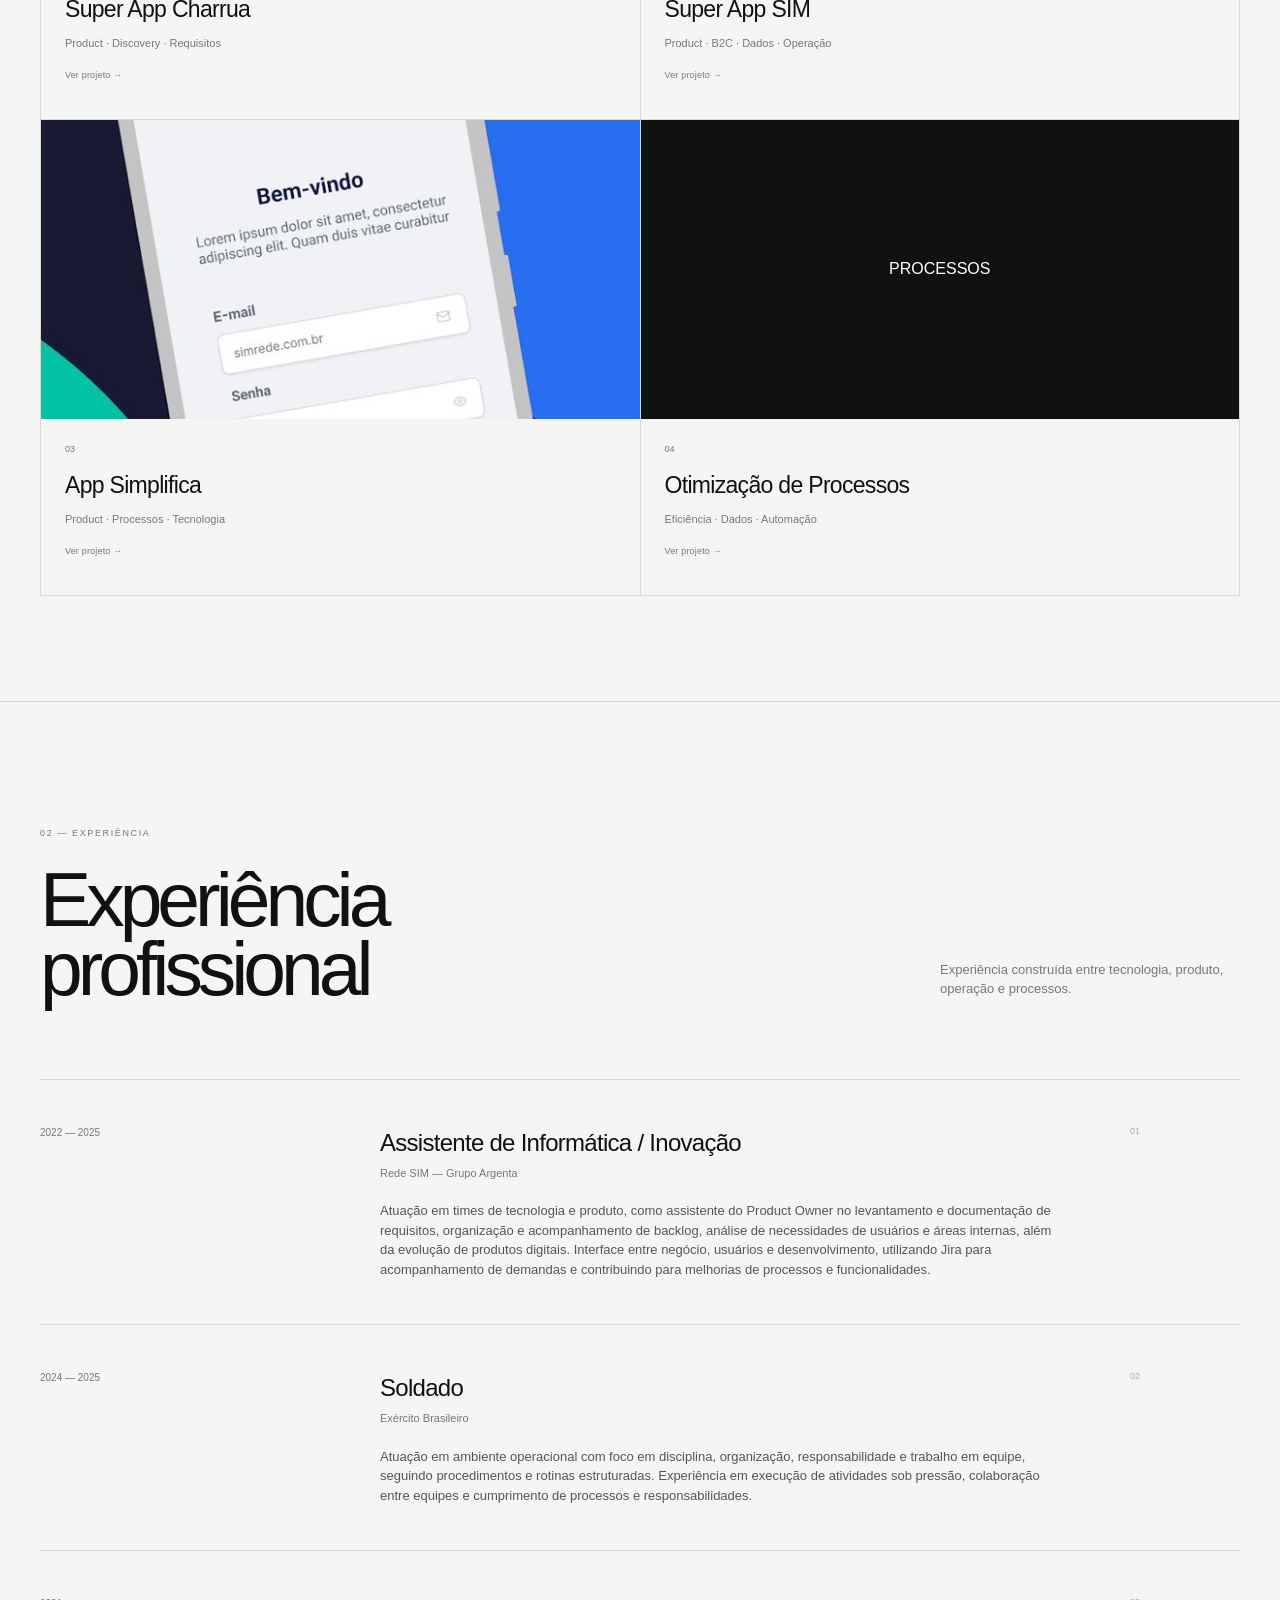
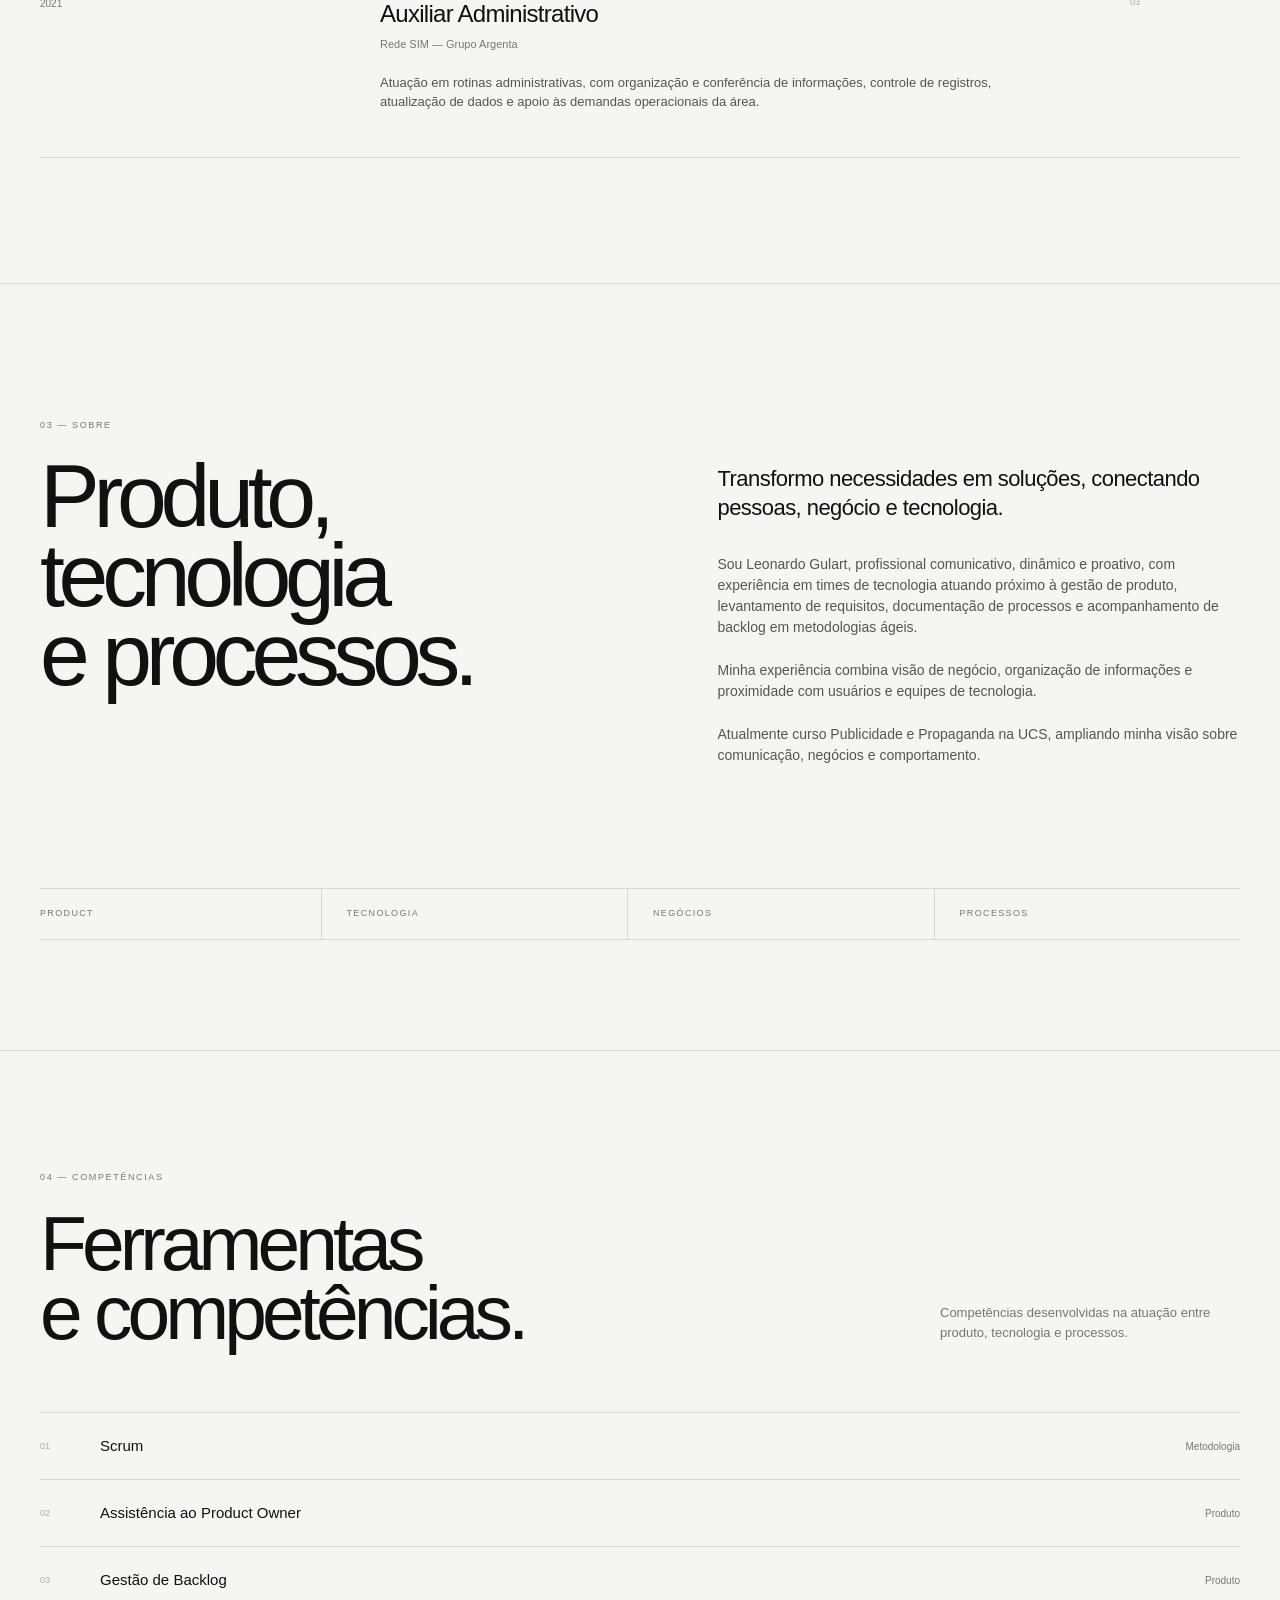
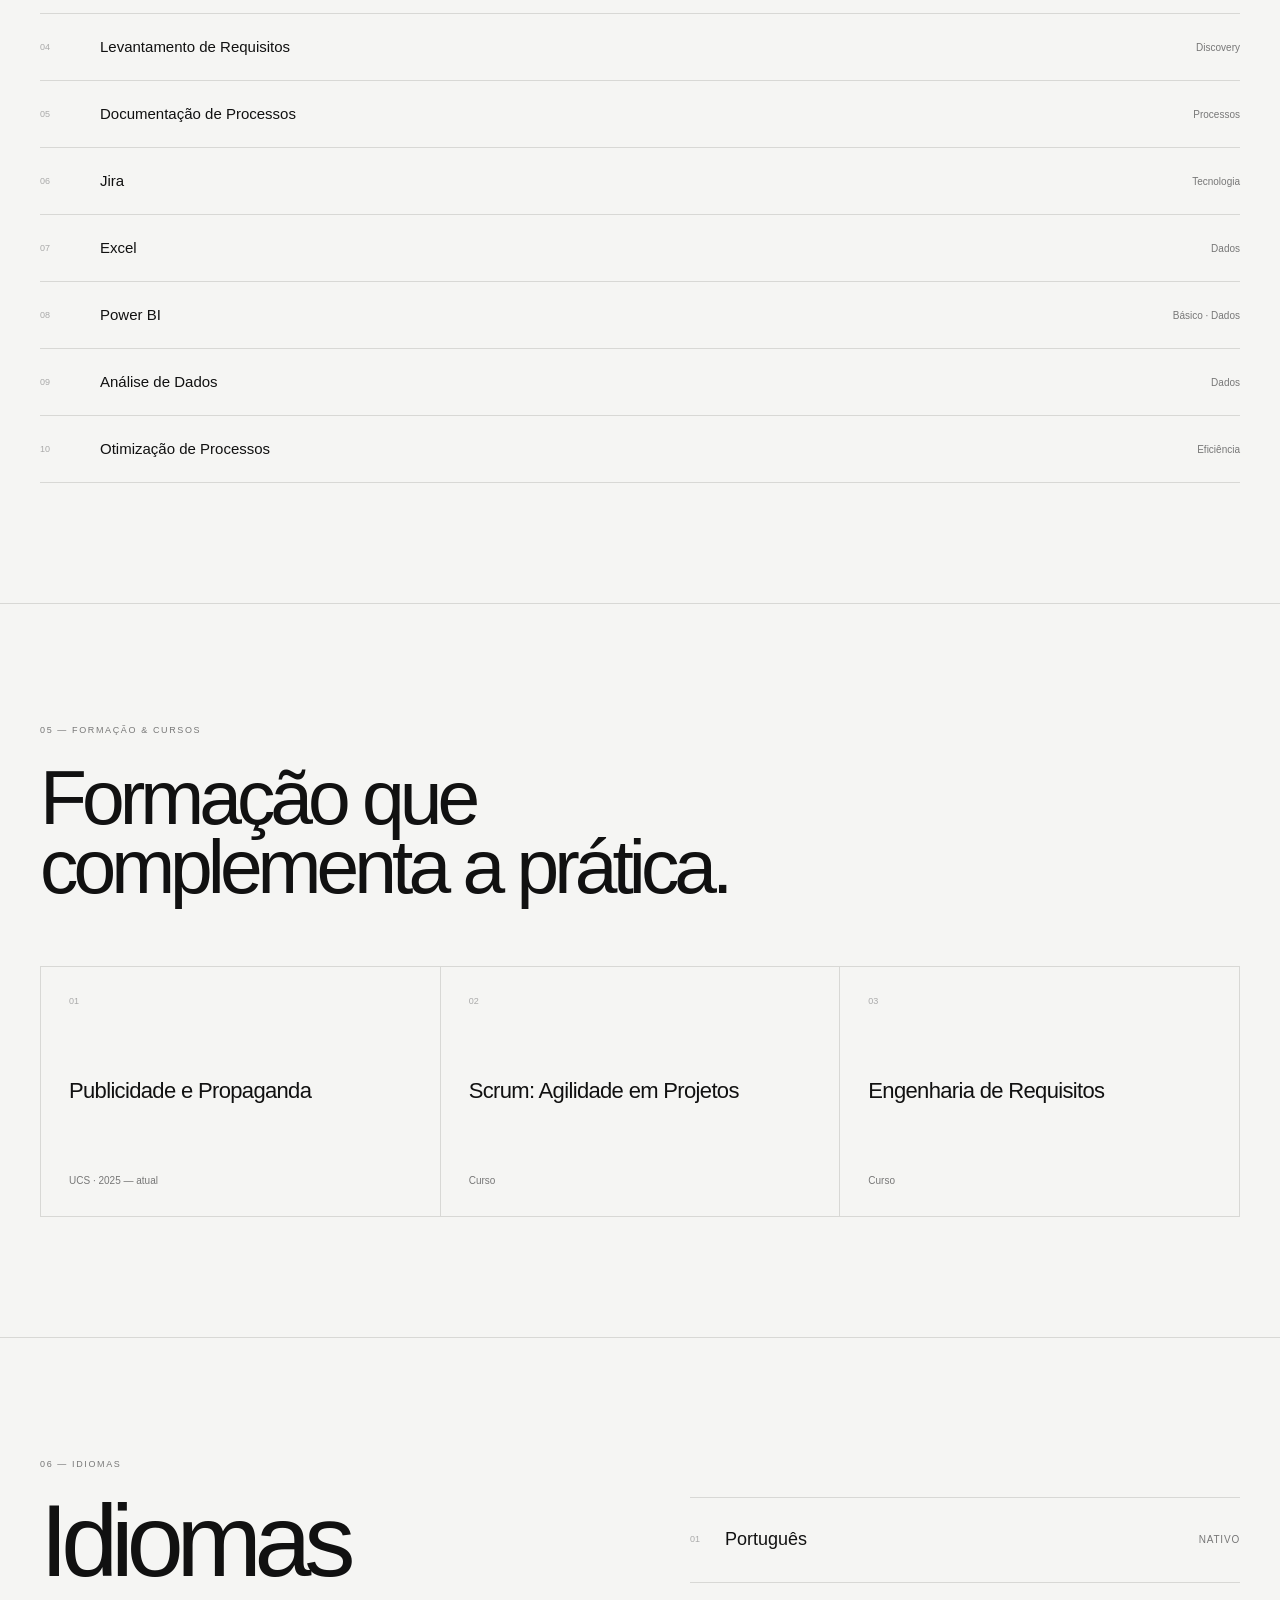
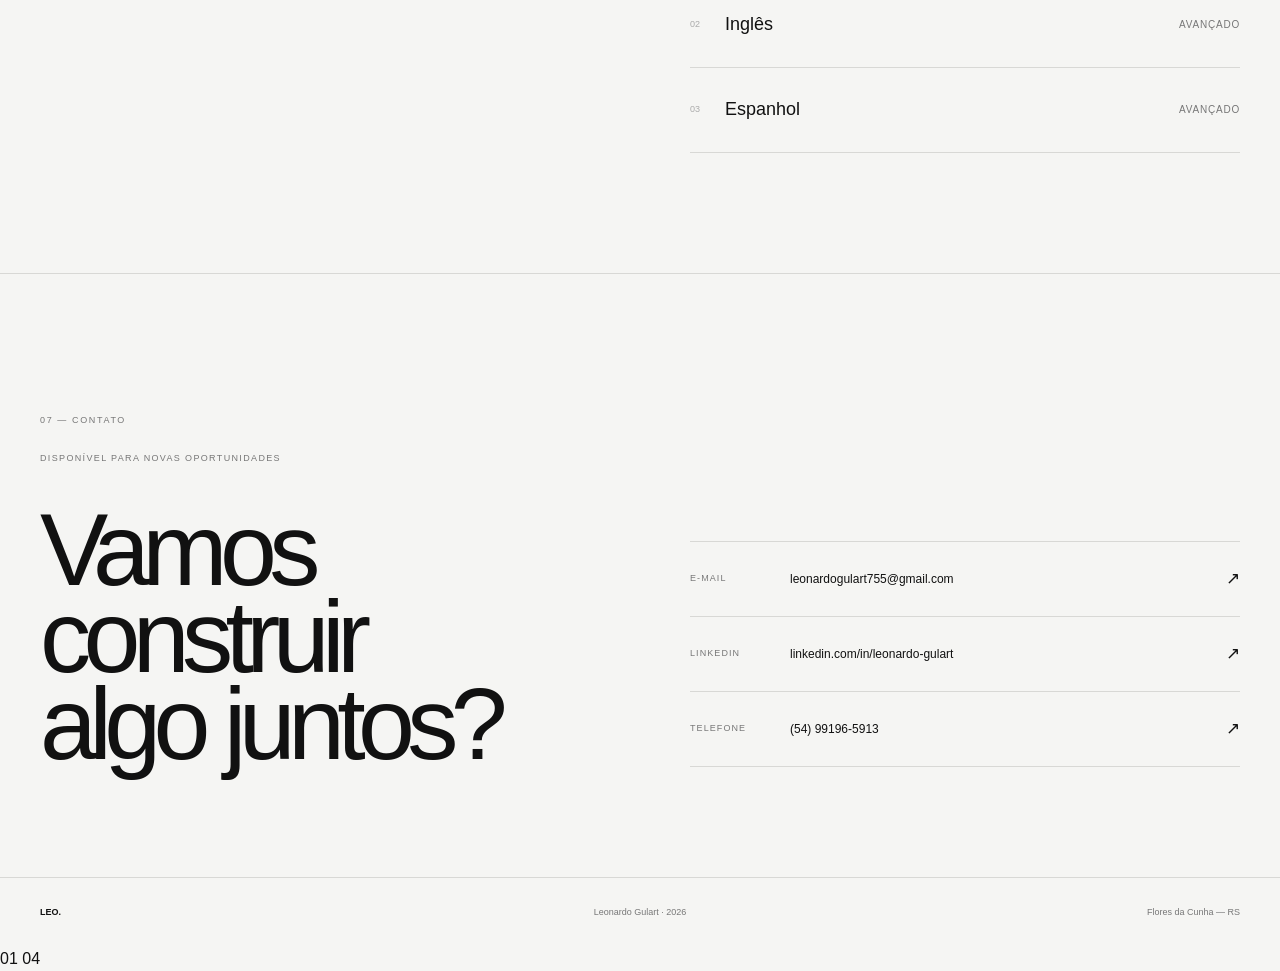
==== commit 503da322: "Atualiza portfolio e projetos" ====
--- a/index.html
+++ b/index.html
@@ -56,44 +56,46 @@
 
         <section class="hero">
 
-            <div class="hero-content">
-
-                <div class="eyebrow">
-                    PORTFÓLIO · 2026
-                </div>
-
-
-                <h1>
-                    Olá, eu sou o<br>
-                    Leo.
-                </h1>
-
-
-                <p class="hero-description">
-                    Profissional focado em produto, tecnologia,
-                    negócios e transformação de processos.
-                </p>
-
-
-                <a
-                    href="#projetos"
-                    class="button"
-                >
-                    Ver projetos
-                    <span>→</span>
-                </a>
-
-            </div>
-
-
-            <div class="hero-number">
-                01
-            </div>
-
-        </section>
-
-
-
+    <div class="hero-content">
+
+        <div class="eyebrow">
+            PORTFÓLIO · 2026
+        </div>
+
+
+        <h1>
+            Olá, eu sou o<br>
+            Leo.
+        </h1>
+
+
+        <p class="hero-description">
+            Profissional com experiência em produto, tecnologia e processos,
+            conectando necessidades de negócio, usuários e times de desenvolvimento.
+        </p>
+
+        <p class="hero-description">
+            Experiência com levantamento de requisitos, gestão de backlog,
+            documentação de processos, Jira e Scrum.
+        </p>
+
+
+        <a
+            href="#projetos"
+            class="button"
+        >
+            Ver projetos
+            <span>→</span>
+        </a>
+
+    </div>
+
+
+    <div class="hero-number">
+        01
+    </div>
+
+</section>
         <!-- ==================================================
              PROJETOS
         ================================================== -->
@@ -151,6 +153,9 @@
                         <p>
                             Product · Discovery · Requisitos
                         </p>
+                         <span class="project-link">
+        Ver projeto →
+    </span>
 
                     </div>
 
@@ -190,8 +195,11 @@
                         </h3>
 
                         <p>
-                            Product · Customer Experience · Dados
+                            Product · B2C · Dados · Operação
                         </p>
+                         <span class="project-link">
+        Ver projeto →
+    </span>
 
                     </div>
 
@@ -233,6 +241,9 @@
                         <p>
                             Product · Processos · Tecnologia
                         </p>
+                         <span class="project-link">
+        Ver projeto →
+    </span>
 
                     </div>
 
@@ -273,6 +284,9 @@
                         <p>
                             Eficiência · Dados · Automação
                         </p>
+                         <span class="project-link">
+        Ver projeto →
+    </span>
 
                     </div>
 
@@ -317,7 +331,6 @@
 
             <div class="experience-list">
 
-
                 <!-- EXPERIÊNCIA 01 -->
 
                 <article class="experience-item">
@@ -325,7 +338,6 @@
                     <div class="experience-year">
                         2022 — 2025
                     </div>
-
 
                     <div class="experience-content">
 
@@ -343,10 +355,15 @@
 
                         <p>
                             Atuação em times de tecnologia e produto,
-                            apoiando o Product Owner, levantamento de
-                            requisitos, priorização de demandas,
-                            acompanhamento de backlog, documentação
-                            e evolução de aplicativos.
+                            como assistente do Product Owner no levantamento e
+                            documentação de requisitos, organização e
+                            acompanhamento de backlog, análise de
+                            necessidades de usuários e áreas internas,
+                            além da evolução de produtos digitais.
+                            Interface entre negócio, usuários e
+                            desenvolvimento, utilizando Jira para
+                            acompanhamento de demandas e contribuindo
+                            para melhorias de processos e funcionalidades.
                         </p>
 
                     </div>
@@ -354,15 +371,13 @@
                 </article>
 
 
-
                 <!-- EXPERIÊNCIA 02 -->
 
                 <article class="experience-item">
 
                     <div class="experience-year">
-                        2021
-                    </div>
-
+                        2024 — 2025
+                    </div>
 
                     <div class="experience-content">
 
@@ -371,6 +386,43 @@
                         </div>
 
                         <h3>
+                            Soldado
+                        </h3>
+
+                        <div class="experience-company">
+                            Exército Brasileiro
+                        </div>
+
+                        <p>
+                            Atuação em ambiente operacional com foco em
+                            disciplina, organização, responsabilidade e
+                            trabalho em equipe, seguindo procedimentos e
+                            rotinas estruturadas. Experiência em execução
+                            de atividades sob pressão, colaboração entre
+                            equipes e cumprimento de processos e
+                            responsabilidades.
+                        </p>
+
+                    </div>
+
+                </article>
+
+
+                <!-- EXPERIÊNCIA 03 -->
+
+                <article class="experience-item">
+
+                    <div class="experience-year">
+                        2021
+                    </div>
+
+                    <div class="experience-content">
+
+                        <div class="experience-number">
+                            03
+                        </div>
+
+                        <h3>
                             Auxiliar Administrativo
                         </h3>
 
@@ -379,9 +431,10 @@
                         </div>
 
                         <p>
-                            Coleta, organização e conferência de
-                            informações administrativas, validação
-                            de dados e controle de registros.
+                            Atuação em rotinas administrativas, com
+                            organização e conferência de informações,
+                            controle de registros, atualização de dados
+                            e apoio às demandas operacionais da área.
                         </p>
 
                     </div>
@@ -389,47 +442,9 @@
                 </article>
 
 
-
-                <!-- EXPERIÊNCIA 03 -->
-
-                <article class="experience-item">
-
-                    <div class="experience-year">
-                        2024 — 2025
-                    </div>
-
-
-                    <div class="experience-content">
-
-                        <div class="experience-number">
-                            03
-                        </div>
-
-                        <h3>
-                            Soldado
-                        </h3>
-
-                        <div class="experience-company">
-                            Exército Brasileiro
-                        </div>
-
-                        <p>
-                            Atuação em rotinas operacionais,
-                            treinamentos e atividades em equipe,
-                            desenvolvendo disciplina,
-                            responsabilidade e colaboração.
-                        </p>
-
-                    </div>
-
-                </article>
-
-
             </div>
 
         </section>
-
-
 
         <!-- ==================================================
              SOBRE
@@ -535,8 +550,8 @@
                 </h2>
 
                 <p>
-                    Conhecimentos aplicados ao longo da
-                    experiência profissional.
+                    Competências desenvolvidas na atuação
+                    entre produto, tecnologia e processos.
                 </p>
 
             </div>
@@ -556,7 +571,7 @@
                     </strong>
 
                     <small>
-                        Agilidade
+                        Metodologia
                     </small>
 
                 </div>
@@ -569,7 +584,7 @@
                     </span>
 
                     <strong>
-                        Product Owner
+                        Assistência ao Product Owner
                     </strong>
 
                     <small>
@@ -620,7 +635,7 @@
                     </span>
 
                     <strong>
-                        Documentação
+                        Documentação de Processos
                     </strong>
 
                     <small>
@@ -675,6 +690,23 @@
                     </strong>
 
                     <small>
+                        Básico · Dados
+                    </small>
+
+                </div>
+
+
+                <div class="skill-row">
+
+                    <span>
+                        09
+                    </span>
+
+                    <strong>
+                        Análise de Dados
+                    </strong>
+
+                    <small>
                         Dados
                     </small>
 
@@ -684,7 +716,7 @@
                 <div class="skill-row">
 
                     <span>
-                        09
+                        10
                     </span>
 
                     <strong>
@@ -698,28 +730,9 @@
                 </div>
 
 
-                <div class="skill-row">
-
-                    <span>
-                        10
-                    </span>
-
-                    <strong>
-                        Automação
-                    </strong>
-
-                    <small>
-                        Processos
-                    </small>
-
-                </div>
-
-
             </div>
 
         </section>
-
-
 
         <!-- ==================================================
              FORMAÇÃO
--- a/style.css
+++ b/style.css
@@ -388,6 +388,24 @@
     font-size: 11px;
 
     color: #777;
+}
+
+.project-link {
+    display: inline-block;
+    margin-top: 18px;
+
+    font-size: 11px;
+    font-weight: 500;
+    letter-spacing: .02em;
+
+    color: #111;
+    text-decoration: none;
+
+    transition: transform .3s ease;
+}
+
+.project-card:hover .project-link {
+    transform: translateX(5px);
 }
 
 .process-image {
